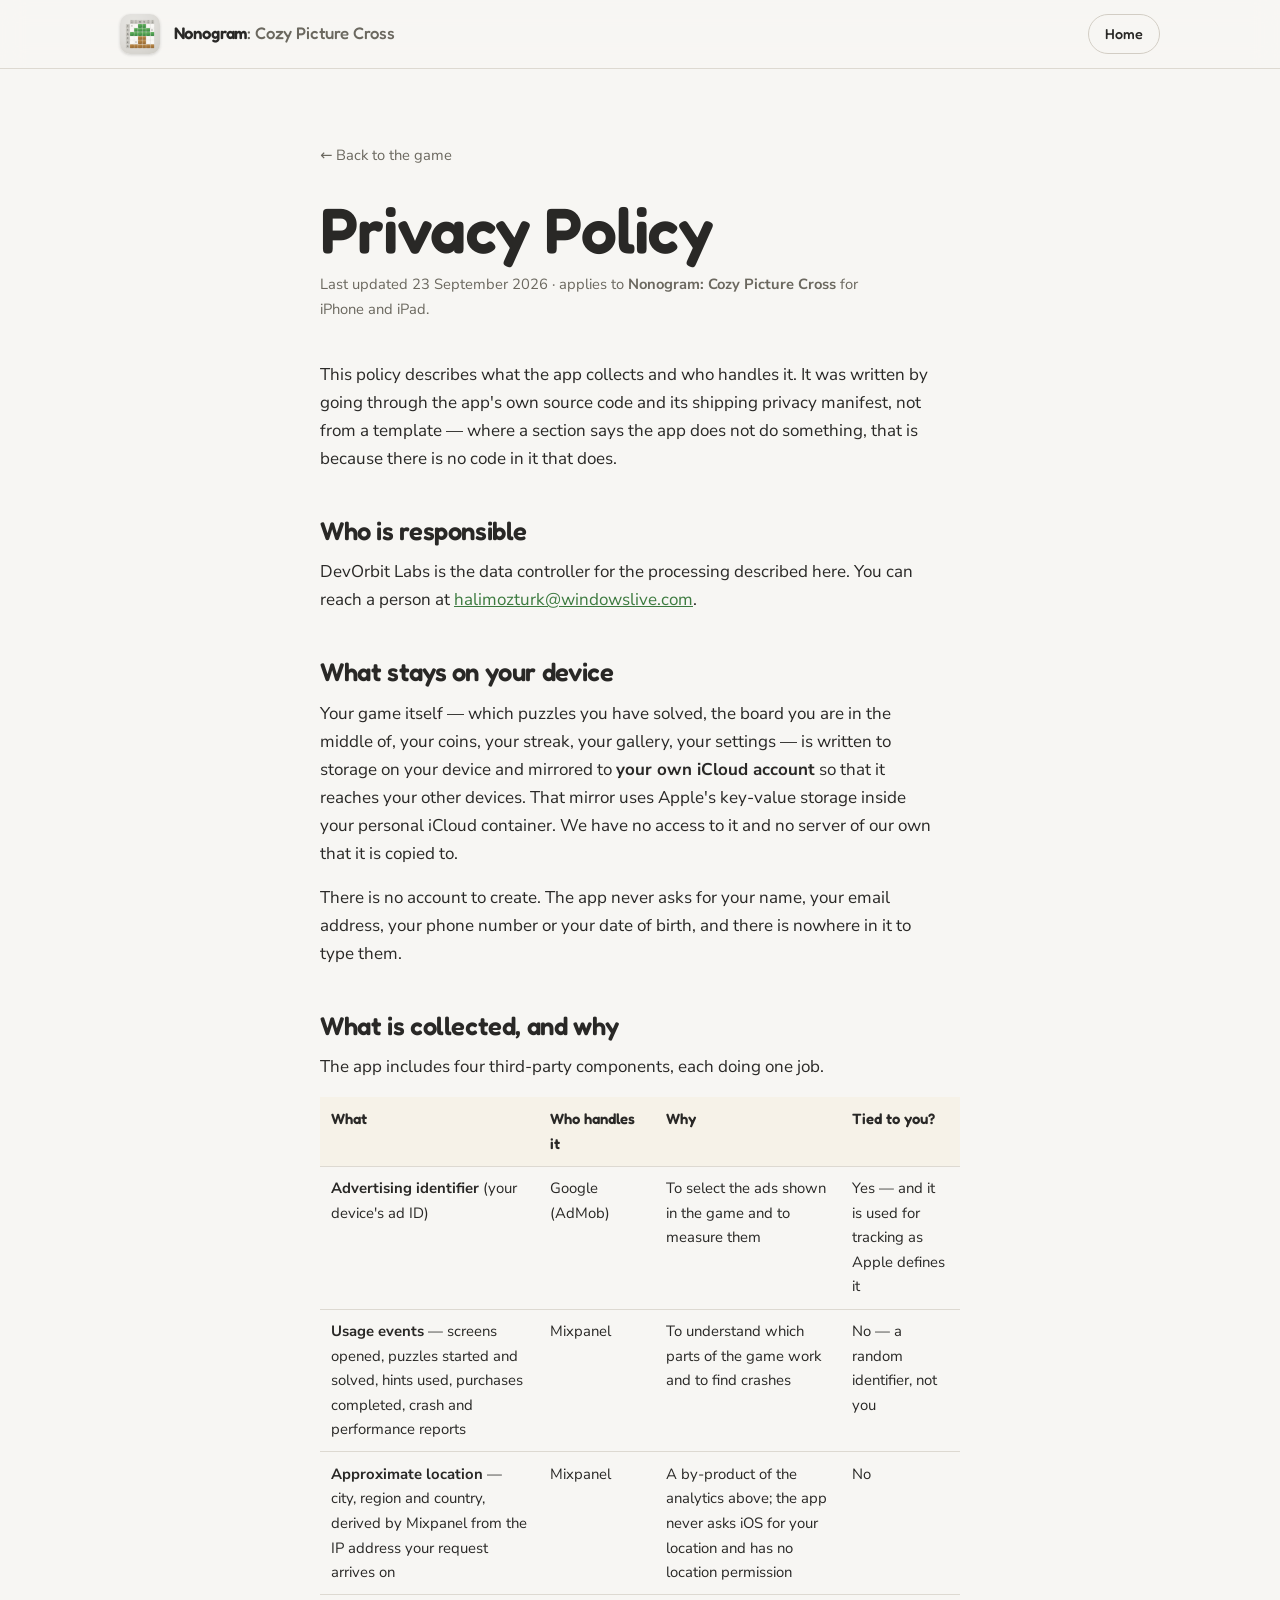
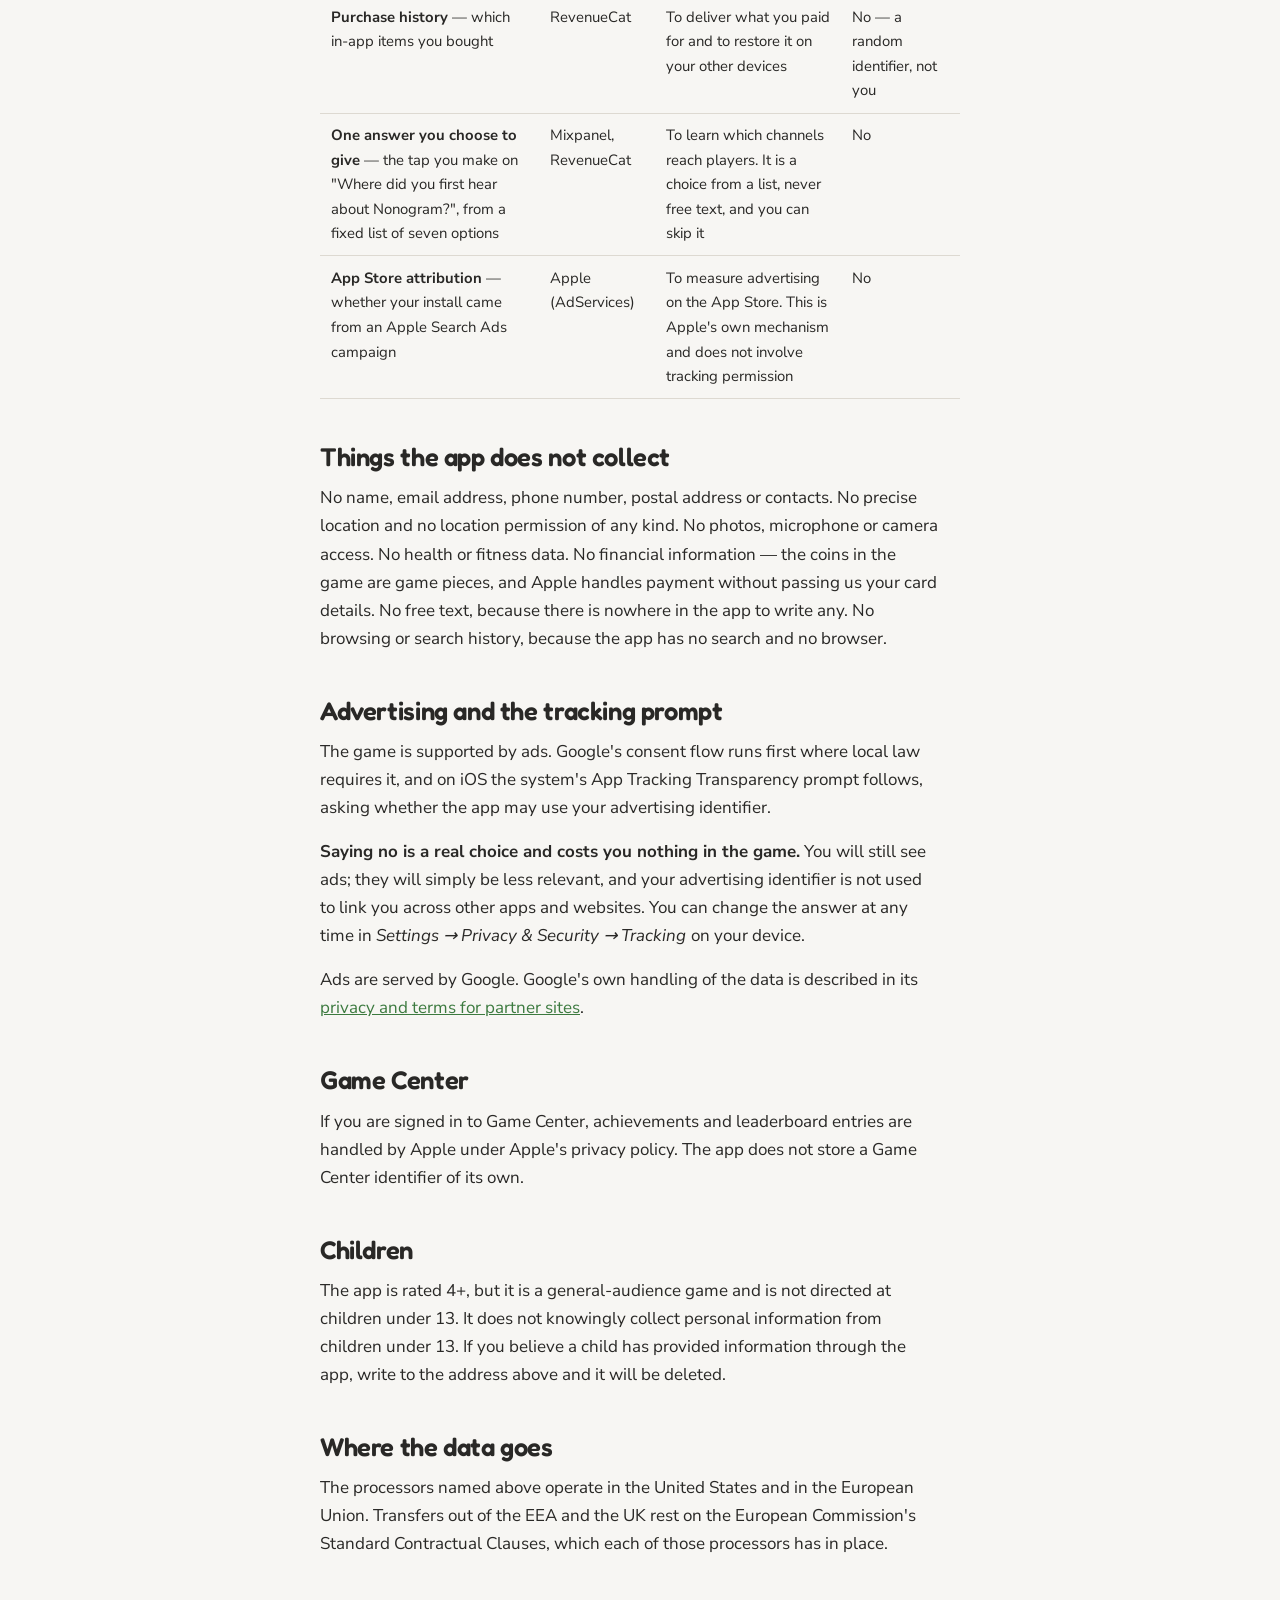
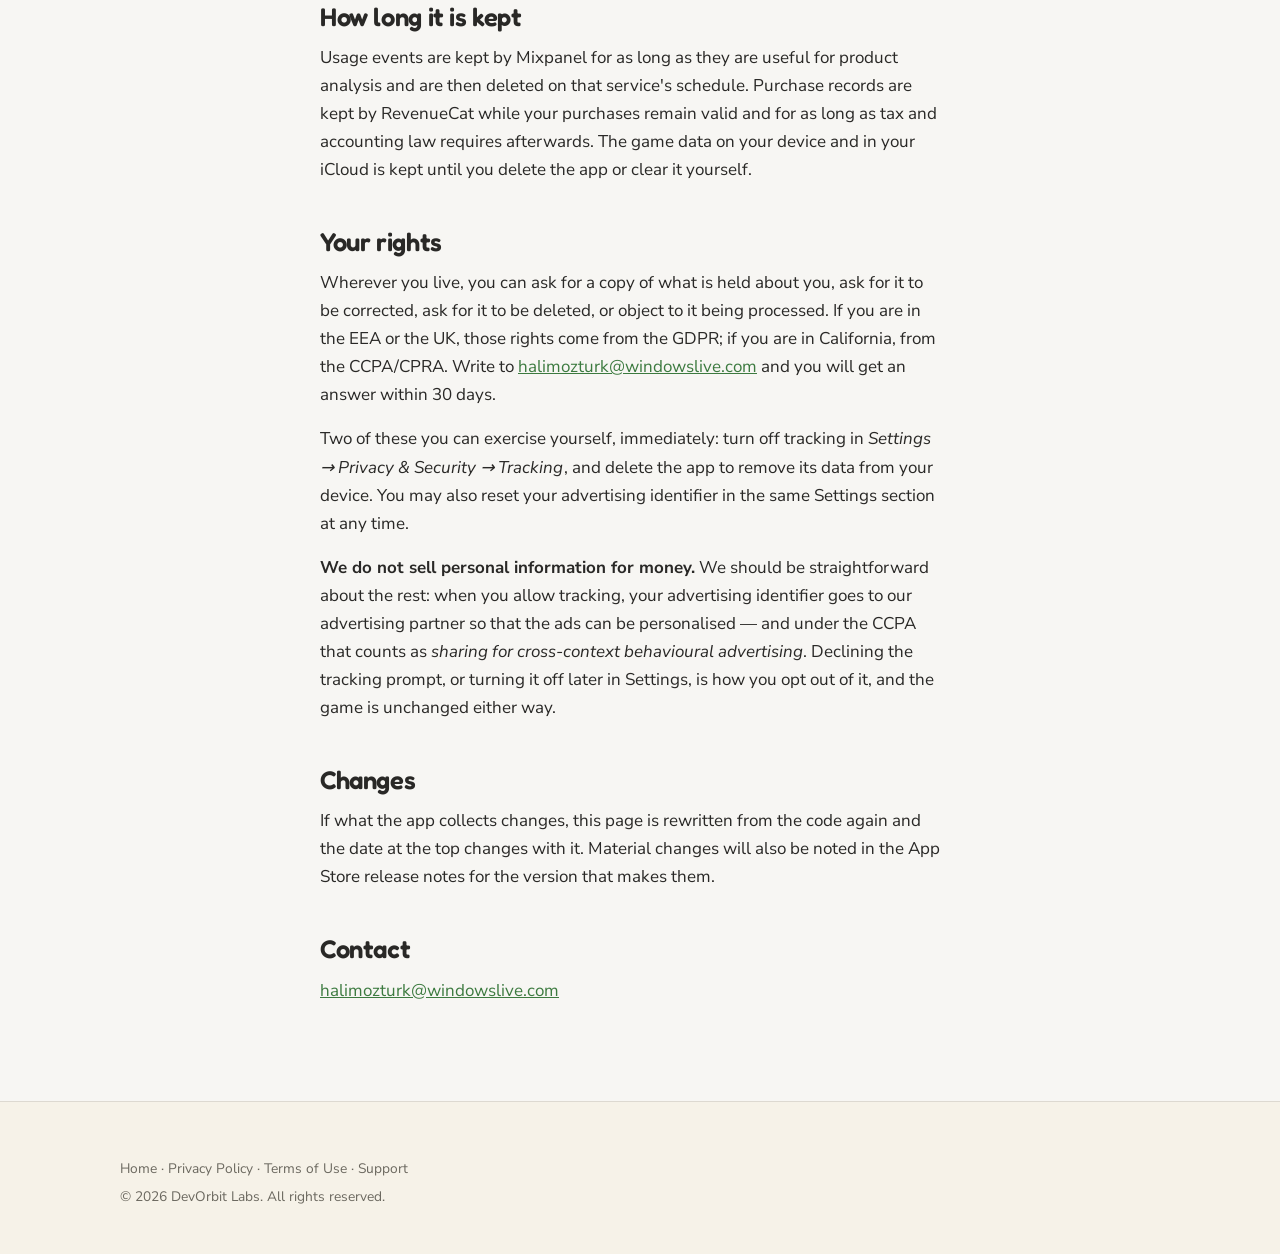
==== privacy.html @ 0e40ad18 "The site, its legal pages, and the icon you can actually solve The App Store needs a reachable Priva" ====
<!DOCTYPE html>
<html lang="en">
<head>
<meta charset="utf-8">
<meta name="viewport" content="width=device-width, initial-scale=1">
<title>Privacy Policy — Nonogram: Cozy Picture Cross</title>
<meta name="description" content="What Nonogram: Cozy Picture Cross collects, who processes it, and how to control it.">
<meta name="robots" content="index, follow">
<meta name="theme-color" content="#F7F6F3">
<link rel="icon" href="assets/icon-1024.png">
<link rel="preconnect" href="https://fonts.googleapis.com">
<link rel="preconnect" href="https://fonts.gstatic.com" crossorigin>
<link href="https://fonts.googleapis.com/css2?family=Fredoka:wght@400;500;600&family=Nunito+Sans:ital,wght@0,400;0,600;0,700;1,400&display=swap" rel="stylesheet">
<link rel="stylesheet" href="assets/site.css">
</head>
<body>

<header class="nav">
  <div class="wrap nav-in">
    <img class="mark" src="assets/icon-1024.png" alt="" width="40" height="40">
    <span class="wordmark">Nonogram<span>: Cozy Picture Cross</span></span>
    <a class="btn btn-quiet btn-sm" href="index.html">Home</a>
  </div>
</header>

<main class="legal">
<div class="wrap doc">

<a class="back" href="index.html">← Back to the game</a>

<h1>Privacy Policy</h1>
<p class="updated">Last updated 23 September 2026 · applies to <strong>Nonogram: Cozy Picture Cross</strong> for iPhone and iPad.</p>

<p>This policy describes what the app collects and who handles it. It was written by going through the app's own source code and its shipping privacy manifest, not from a template — where a section says the app does not do something, that is because there is no code in it that does.</p>

<h2>Who is responsible</h2>
<p>DevOrbit Labs is the data controller for the processing described here. You can reach a person at <a href="mailto:halimozturk@windowslive.com">halimozturk@windowslive.com</a>.</p>

<h2>What stays on your device</h2>
<p>Your game itself — which puzzles you have solved, the board you are in the middle of, your coins, your streak, your gallery, your settings — is written to storage on your device and mirrored to <strong>your own iCloud account</strong> so that it reaches your other devices. That mirror uses Apple's key-value storage inside your personal iCloud container. We have no access to it and no server of our own that it is copied to.</p>
<p>There is no account to create. The app never asks for your name, your email address, your phone number or your date of birth, and there is nowhere in it to type them.</p>

<h2>What is collected, and why</h2>
<p>The app includes four third-party components, each doing one job.</p>

<table>
  <thead>
    <tr><th>What</th><th>Who handles it</th><th>Why</th><th>Tied to you?</th></tr>
  </thead>
  <tbody>
    <tr>
      <td data-l="What"><strong>Advertising identifier</strong> (your device's ad ID)</td>
      <td data-l="Who handles it">Google (AdMob)</td>
      <td data-l="Why">To select the ads shown in the game and to measure them</td>
      <td data-l="Tied to you?">Yes — and it is used for tracking as Apple defines it</td>
    </tr>
    <tr>
      <td data-l="What"><strong>Usage events</strong> — screens opened, puzzles started and solved, hints used, purchases completed, crash and performance reports</td>
      <td data-l="Who handles it">Mixpanel</td>
      <td data-l="Why">To understand which parts of the game work and to find crashes</td>
      <td data-l="Tied to you?">No — a random identifier, not you</td>
    </tr>
    <tr>
      <td data-l="What"><strong>Approximate location</strong> — city, region and country, derived by Mixpanel from the IP address your request arrives on</td>
      <td data-l="Who handles it">Mixpanel</td>
      <td data-l="Why">A by-product of the analytics above; the app never asks iOS for your location and has no location permission</td>
      <td data-l="Tied to you?">No</td>
    </tr>
    <tr>
      <td data-l="What"><strong>Purchase history</strong> — which in-app items you bought</td>
      <td data-l="Who handles it">RevenueCat</td>
      <td data-l="Why">To deliver what you paid for and to restore it on your other devices</td>
      <td data-l="Tied to you?">No — a random identifier, not you</td>
    </tr>
    <tr>
      <td data-l="What"><strong>One answer you choose to give</strong> — the tap you make on "Where did you first hear about Nonogram?", from a fixed list of seven options</td>
      <td data-l="Who handles it">Mixpanel, RevenueCat</td>
      <td data-l="Why">To learn which channels reach players. It is a choice from a list, never free text, and you can skip it</td>
      <td data-l="Tied to you?">No</td>
    </tr>
    <tr>
      <td data-l="What"><strong>App Store attribution</strong> — whether your install came from an Apple Search Ads campaign</td>
      <td data-l="Who handles it">Apple (AdServices)</td>
      <td data-l="Why">To measure advertising on the App Store. This is Apple's own mechanism and does not involve tracking permission</td>
      <td data-l="Tied to you?">No</td>
    </tr>
  </tbody>
</table>

<h2>Things the app does not collect</h2>
<p>No name, email address, phone number, postal address or contacts. No precise location and no location permission of any kind. No photos, microphone or camera access. No health or fitness data. No financial information — the coins in the game are game pieces, and Apple handles payment without passing us your card details. No free text, because there is nowhere in the app to write any. No browsing or search history, because the app has no search and no browser.</p>

<h2>Advertising and the tracking prompt</h2>
<p>The game is supported by ads. Google's consent flow runs first where local law requires it, and on iOS the system's App Tracking Transparency prompt follows, asking whether the app may use your advertising identifier.</p>
<p><strong>Saying no is a real choice and costs you nothing in the game.</strong> You will still see ads; they will simply be less relevant, and your advertising identifier is not used to link you across other apps and websites. You can change the answer at any time in <em>Settings → Privacy &amp; Security → Tracking</em> on your device.</p>
<p>Ads are served by Google. Google's own handling of the data is described in its <a href="https://policies.google.com/technologies/partner-sites" rel="noopener">privacy and terms for partner sites</a>.</p>

<h2>Game Center</h2>
<p>If you are signed in to Game Center, achievements and leaderboard entries are handled by Apple under Apple's privacy policy. The app does not store a Game Center identifier of its own.</p>

<h2>Children</h2>
<p>The app is rated 4+, but it is a general-audience game and is not directed at children under 13. It does not knowingly collect personal information from children under 13. If you believe a child has provided information through the app, write to the address above and it will be deleted.</p>

<h2>Where the data goes</h2>
<p>The processors named above operate in the United States and in the European Union. Transfers out of the EEA and the UK rest on the European Commission's Standard Contractual Clauses, which each of those processors has in place.</p>

<h2>How long it is kept</h2>
<p>Usage events are kept by Mixpanel for as long as they are useful for product analysis and are then deleted on that service's schedule. Purchase records are kept by RevenueCat while your purchases remain valid and for as long as tax and accounting law requires afterwards. The game data on your device and in your iCloud is kept until you delete the app or clear it yourself.</p>

<h2>Your rights</h2>
<p>Wherever you live, you can ask for a copy of what is held about you, ask for it to be corrected, ask for it to be deleted, or object to it being processed. If you are in the EEA or the UK, those rights come from the GDPR; if you are in California, from the CCPA/CPRA. Write to <a href="mailto:halimozturk@windowslive.com">halimozturk@windowslive.com</a> and you will get an answer within 30 days.</p>
<p>Two of these you can exercise yourself, immediately: turn off tracking in <em>Settings → Privacy &amp; Security → Tracking</em>, and delete the app to remove its data from your device. You may also reset your advertising identifier in the same Settings section at any time.</p>
<p><strong>We do not sell personal information for money.</strong> We should be straightforward about the rest: when you allow tracking, your advertising identifier goes to our advertising partner so that the ads can be personalised — and under the CCPA that counts as <em>sharing for cross-context behavioural advertising</em>. Declining the tracking prompt, or turning it off later in Settings, is how you opt out of it, and the game is unchanged either way.</p>

<h2>Changes</h2>
<p>If what the app collects changes, this page is rewritten from the code again and the date at the top changes with it. Material changes will also be noted in the App Store release notes for the version that makes them.</p>

<h2>Contact</h2>
<p><a href="mailto:halimozturk@windowslive.com">halimozturk@windowslive.com</a></p>

</div>
</main>

<footer>
  <div class="wrap">
    <div class="colophon" style="margin-top:0;border-top:0;padding-top:0">
      <p><a href="index.html">Home</a> · <a href="privacy.html">Privacy Policy</a> · <a href="terms.html">Terms of Use</a> · <a href="mailto:halimozturk@windowslive.com">Support</a></p>
      <p>© 2026 DevOrbit Labs. All rights reserved.</p>
    </div>
  </div>
</footer>

</body>
</html>
---- assets/site.css ----
/* Nonogram: Cozy Picture Cross — site styles.
   Palette is taken from the app's own asset catalog and its icon, nothing invented:
   Surface #F7F6F3 · LaunchBackground #F6F2E8 · BoardBackground #D2CDC4 · ClueText #292826
   AccentColor #4D9850 · icon canopy #52A153 · icon trunk #AA7A3E · CellFilled #2E231B */

:root {
  --paper:      #F7F6F3;
  --paper-warm: #F6F2E8;
  --board:      #D2CDC4;
  --rule:       #DDD9D1;
  --ink:        #292826;
  --ink-soft:   #6B685F;
  --leaf:       #4D9850;
  --leaf-lit:   #52A153;
  --leaf-deep:  #3C7A3F;
  --bark:       #AA7A3E;
  --cell:       #FAF9F6;
  --filled:     #2E231B;

  --display: "Fredoka", ui-rounded, "SF Pro Rounded", system-ui, sans-serif;
  --text: "Nunito Sans", system-ui, -apple-system, "Segoe UI", sans-serif;

  --gutter: clamp(1rem, 5vw, 2.5rem);
  --measure: 62ch;
}

* { box-sizing: border-box; }

html { -webkit-text-size-adjust: 100%; scroll-behavior: smooth; }
@media (prefers-reduced-motion: reduce) {
  html { scroll-behavior: auto; }
  *, *::before, *::after { animation-duration: 0.01ms !important; transition-duration: 0.01ms !important; }
}

body {
  margin: 0;
  background: var(--paper);
  color: var(--ink);
  font-family: var(--text);
  font-size: clamp(1rem, 0.96rem + 0.2vw, 1.0625rem);
  line-height: 1.65;
  -webkit-font-smoothing: antialiased;
}

h1, h2, h3, .display { font-family: var(--display); font-weight: 600; line-height: 1.08; letter-spacing: -0.015em; margin: 0; }
h1 { font-size: clamp(2.3rem, 1.5rem + 3.4vw, 4rem); }
h2 { font-size: clamp(1.75rem, 1.3rem + 1.9vw, 2.6rem); }
h3 { font-size: clamp(1.15rem, 1.05rem + 0.5vw, 1.4rem); }
p { margin: 0 0 1rem; max-width: var(--measure); }
a { color: var(--leaf-deep); }

:focus-visible { outline: 3px solid var(--leaf); outline-offset: 3px; border-radius: 4px; }

.wrap { width: min(1120px, 100%); margin-inline: auto; padding-inline: var(--gutter); }
.lede { font-size: clamp(1.05rem, 1rem + 0.45vw, 1.25rem); color: var(--ink-soft); }

/* ── the grid rule: a row of small squares, echoing the board ───────────── */
.gridrule { height: 8px; background-image: linear-gradient(90deg, var(--board) 0 8px, transparent 8px 16px); background-size: 16px 8px; opacity: .8; }

/* ── nav ────────────────────────────────────────────────────────────────── */
header.nav { position: sticky; top: 0; z-index: 40; background: color-mix(in srgb, var(--paper) 88%, transparent); backdrop-filter: blur(12px); border-bottom: 1px solid var(--rule); }
.nav-in { display: flex; align-items: center; gap: .85rem; min-height: 68px; }
.mark { width: 40px; height: 40px; border-radius: 10px; flex: 0 0 auto; box-shadow: 0 1px 3px rgb(41 40 38 / .18); }
.wordmark { font-family: var(--display); font-weight: 600; font-size: 1.05rem; white-space: nowrap; letter-spacing: -0.01em; }
.wordmark span { color: var(--ink-soft); font-weight: 500; }
.nav-in .btn { margin-left: auto; }
@media (max-width: 30rem) { .wordmark { font-size: .95rem; } .wordmark span { display: none; } }

/* ── buttons ────────────────────────────────────────────────────────────── */
.btn { display: inline-flex; align-items: center; justify-content: center; gap: .5rem; font-family: var(--display); font-weight: 500; font-size: 1rem; padding: .7rem 1.4rem; border-radius: 999px; border: 1px solid transparent; text-decoration: none; cursor: pointer; transition: background-color .18s ease, color .18s ease, border-color .18s ease; }
.btn-primary { background: var(--leaf); color: #fff; box-shadow: 0 1px 2px rgb(41 40 38 / .16); }
.btn-primary:hover { background: var(--leaf-deep); }
.btn-quiet { background: transparent; color: var(--ink); border-color: var(--board); }
.btn-quiet:hover { border-color: var(--ink-soft); }
.btn-sm { padding: .45rem 1rem; font-size: .9rem; }

/* ── hero ───────────────────────────────────────────────────────────────── */
.hero { padding: clamp(2.5rem, 6vw, 5rem) 0 clamp(2rem, 4vw, 3.5rem); }
.hero-in { display: grid; gap: clamp(2rem, 5vw, 3.5rem); align-items: center; grid-template-columns: 1fr; }
@media (min-width: 62rem) { .hero-in { grid-template-columns: minmax(0, 1.05fr) minmax(0, 1fr); } }
.hero h1 { margin-bottom: 1.1rem; }
.hero .lede { margin-bottom: 1.6rem; }
.hero-cta { display: flex; flex-wrap: wrap; gap: .75rem; align-items: center; }
.promise { margin-top: 1.9rem; padding-top: 1.3rem; border-top: 1px solid var(--rule); font-size: .97rem; color: var(--ink-soft); max-width: 46ch; }
.promise b { color: var(--ink); font-weight: 700; }

/* ── the playable puzzle ────────────────────────────────────────────────── */
.play { background: var(--paper-warm); border: 1px solid var(--rule); border-radius: 22px; padding: clamp(1rem, 3vw, 1.6rem); }
.play-head { display: flex; align-items: baseline; justify-content: space-between; gap: 1rem; margin-bottom: .9rem; }
.play-head .t { font-family: var(--display); font-weight: 500; font-size: .95rem; }
.play-head .s { font-size: .84rem; color: var(--ink-soft); }

.puz { --n: 6; --gap: 3px; display: grid; grid-template-columns: auto 1fr; gap: var(--gap); font-family: var(--display); font-variant-numeric: tabular-nums; user-select: none; }
.puz .corner { }
.puz .cols, .puz .rows, .puz .cells { display: grid; gap: var(--gap); }
.puz .cols { grid-template-columns: repeat(var(--n), 1fr); }
.puz .rows { grid-template-rows: repeat(var(--n), 1fr); }
.puz .cells { grid-template-columns: repeat(var(--n), 1fr); }
.puz .clue { background: var(--board); border-radius: 7px; display: flex; align-items: center; justify-content: center; color: var(--ink); font-size: clamp(.7rem, 1.9vw, .95rem); font-weight: 500; line-height: 1.12; }
.puz .cols .clue { flex-direction: column; padding: .45rem .2rem; min-height: 3.1em; justify-content: flex-end; }
.puz .rows .clue { flex-direction: row; gap: .35em; padding: .2rem .5rem; justify-content: flex-end; min-width: 2.6em; }
.puz .cell { aspect-ratio: 1; border-radius: 7px; background: var(--cell); border: 0; padding: 0; cursor: pointer; position: relative; transition: background-color .14s ease; }
.puz .cell:hover { background: #F0EEE8; }
.puz .cell[data-s="1"] { background: var(--filled); }
.puz .cell[data-s="1"]:hover { background: #40322a; }
.puz .cell[data-s="2"]::after { content: ""; position: absolute; inset: 26%; background:
  linear-gradient(45deg, transparent 43%, var(--ink-soft) 43% 57%, transparent 57%),
  linear-gradient(-45deg, transparent 43%, var(--ink-soft) 43% 57%, transparent 57%); }
.puz.solved .cell { cursor: default; transition: background-color .5s ease; }
.puz.solved .cell[data-c="g"] { background: var(--leaf-lit); }
.puz.solved .cell[data-c="b"] { background: var(--bark); }
.puz.solved .cell[data-c=""] { background: var(--cell); }
.puz.solved .cell[data-s="2"]::after { opacity: 0; transition: opacity .35s ease; }

.play-foot { display: flex; align-items: center; gap: .6rem; margin-top: 1rem; flex-wrap: wrap; }
.play-foot .hint { font-size: .84rem; color: var(--ink-soft); margin: 0; }
.reveal-name { font-family: var(--display); font-weight: 600; font-size: 1.05rem; color: var(--leaf-deep); margin: 0; }
[hidden] { display: none !important; }

/* ── sections ───────────────────────────────────────────────────────────── */
section { padding: clamp(3rem, 7vw, 5.5rem) 0; }
section.warm { background: var(--paper-warm); border-block: 1px solid var(--rule); }
.section-head { max-width: 40ch; margin-bottom: clamp(2rem, 4vw, 3rem); }
.section-head p { margin-top: .85rem; }

/* alternating feature rows */
.feat { display: grid; gap: clamp(1.75rem, 5vw, 3.5rem); align-items: center; grid-template-columns: 1fr; }
.feat + .feat { margin-top: clamp(2.75rem, 6vw, 4.25rem); }
@media (min-width: 58rem) {
  .feat { grid-template-columns: minmax(0, 1fr) minmax(0, 1fr); }
  .feat.flip .feat-copy { order: 2; }
}
.feat-copy p { margin-top: .9rem; }
.feat-copy h3 { margin-bottom: 0; }
.feat-note { margin-top: 1.1rem; padding-left: .9rem; border-left: 2px solid var(--board); font-size: .93rem; color: var(--ink-soft); }

/* ── iPhone bezel: BEZEL ONLY plus the island, because these captures carry
      no status bar of their own (verified by looking). Never a second one. ── */
.phone { width: min(272px, 76vw); margin-inline: auto; background: #1B1A18; border-radius: 44px; padding: 9px; box-shadow: 0 18px 44px -18px rgb(41 40 38 / .45), 0 0 0 1px rgb(41 40 38 / .12); }
.phone .screen { position: relative; border-radius: 36px; overflow: hidden; background: var(--paper); }
.phone .screen img { display: block; width: 100%; height: auto; }
.phone .island { position: absolute; top: 10px; left: 50%; transform: translateX(-50%); width: 31%; height: 22px; background: #131211; border-radius: 999px; }
.phone.tablet { width: min(392px, 86vw); border-radius: 26px; padding: 11px; }
.phone.tablet .screen { border-radius: 16px; }
.phone.tablet .island { display: none; }

/* ── how it works: three real board states, not numbered markers ────────── */
.steps { display: grid; gap: clamp(1.5rem, 4vw, 2.5rem); grid-template-columns: 1fr; }
@media (min-width: 46rem) { .steps { grid-template-columns: repeat(3, 1fr); } }
.step h3 { font-size: 1.1rem; margin-bottom: .5rem; }
.step p { font-size: .96rem; color: var(--ink-soft); margin: 0; }
.mini { display: grid; grid-template-columns: repeat(6, 1fr); gap: 3px; width: 132px; margin-bottom: 1.1rem; }
.mini i { aspect-ratio: 1; border-radius: 4px; background: var(--cell); border: 1px solid var(--rule); }
.mini i.f { background: var(--filled); border-color: var(--filled); }
.mini i.g { background: var(--leaf-lit); border-color: var(--leaf-lit); }
.mini i.b { background: var(--bark); border-color: var(--bark); }

/* ── facts strip ────────────────────────────────────────────────────────── */
.facts { display: grid; gap: 1.5rem; grid-template-columns: 1fr; border-top: 1px solid var(--rule); padding-top: 1.75rem; }
@media (min-width: 46rem) { .facts { grid-template-columns: repeat(3, 1fr); } }
.fact .k { font-family: var(--display); font-weight: 600; font-size: 1.5rem; display: block; }
.fact .v { font-size: .93rem; color: var(--ink-soft); }

/* ── FAQ ────────────────────────────────────────────────────────────────── */
.faq { max-width: 68ch; }
.faq details { border-bottom: 1px solid var(--rule); padding: .35rem 0; }
.faq summary { font-family: var(--display); font-weight: 500; font-size: 1.05rem; padding: .85rem 0; cursor: pointer; list-style: none; display: flex; align-items: center; gap: .75rem; }
.faq summary::-webkit-details-marker { display: none; }
.faq summary::before { content: ""; width: 12px; height: 12px; flex: 0 0 auto; border-radius: 3px; background: var(--board); transition: background-color .18s ease; }
.faq details[open] summary::before { background: var(--leaf); }
.faq details p { margin: 0 0 1rem; color: var(--ink-soft); font-size: .97rem; }

/* ── CTA + footer ───────────────────────────────────────────────────────── */
.cta { text-align: center; }
.cta h2 { margin-bottom: 1rem; }
.cta p { margin-inline: auto; }
footer { background: var(--paper-warm); border-top: 1px solid var(--rule); padding: clamp(2.5rem, 5vw, 3.5rem) 0 2.5rem; font-size: .93rem; }
.foot-grid { display: grid; gap: 1.75rem; grid-template-columns: 1fr; }
@media (min-width: 46rem) { .foot-grid { grid-template-columns: 2fr 1fr 1fr; } }
footer h4 { font-family: var(--display); font-weight: 600; font-size: .95rem; margin: 0 0 .6rem; }
footer ul { list-style: none; margin: 0; padding: 0; }
footer li { margin-bottom: .35rem; }
footer a { color: var(--ink-soft); text-decoration: none; }
footer a:hover { color: var(--ink); text-decoration: underline; }
.colophon { margin-top: 2.25rem; padding-top: 1.25rem; border-top: 1px solid var(--rule); color: var(--ink-soft); font-size: .86rem; }
.colophon p { max-width: none; margin: 0 0 .35rem; }

/* ── legal pages ────────────────────────────────────────────────────────── */
.legal { padding: clamp(2.5rem, 6vw, 4.5rem) 0 clamp(3rem, 7vw, 5rem); }
.legal .doc { max-width: 72ch; }
.legal h1 { margin-bottom: .5rem; }
.legal .updated { color: var(--ink-soft); font-size: .92rem; margin-bottom: 2.5rem; }
.legal h2 { font-size: clamp(1.3rem, 1.15rem + .6vw, 1.6rem); margin: 2.75rem 0 .85rem; }
.legal h3 { font-size: 1.08rem; margin: 1.75rem 0 .5rem; }
.legal ul { padding-left: 1.2rem; margin: 0 0 1rem; }
.legal li { margin-bottom: .45rem; max-width: var(--measure); }
.legal table { border-collapse: collapse; width: 100%; margin: 0 0 1.5rem; font-size: .93rem; }
.legal th, .legal td { text-align: left; vertical-align: top; padding: .6rem .7rem; border-bottom: 1px solid var(--rule); }
.legal th { font-family: var(--display); font-weight: 600; background: var(--paper-warm); }
@media (max-width: 48rem) {
  .legal table, .legal tbody, .legal tr, .legal td { display: block; width: 100%; }
  .legal thead { position: absolute; width: 1px; height: 1px; overflow: hidden; clip: rect(0 0 0 0); white-space: nowrap; }
  .legal tr { border: 1px solid var(--rule); border-radius: 12px; padding: .35rem .25rem; margin-bottom: .9rem; background: var(--paper-warm); }
  .legal td { border-bottom: 0; padding: .45rem .75rem; }
  .legal td + td { border-top: 1px solid var(--rule); }
  .legal td::before { content: attr(data-l); display: block; font-family: var(--display); font-weight: 600; font-size: .78rem; color: var(--ink-soft); margin-bottom: .15rem; }
}

.back { display: inline-flex; align-items: center; gap: .5rem; text-decoration: none; color: var(--ink-soft); font-size: .92rem; margin-bottom: 1.75rem; }
.back:hover { color: var(--ink); }
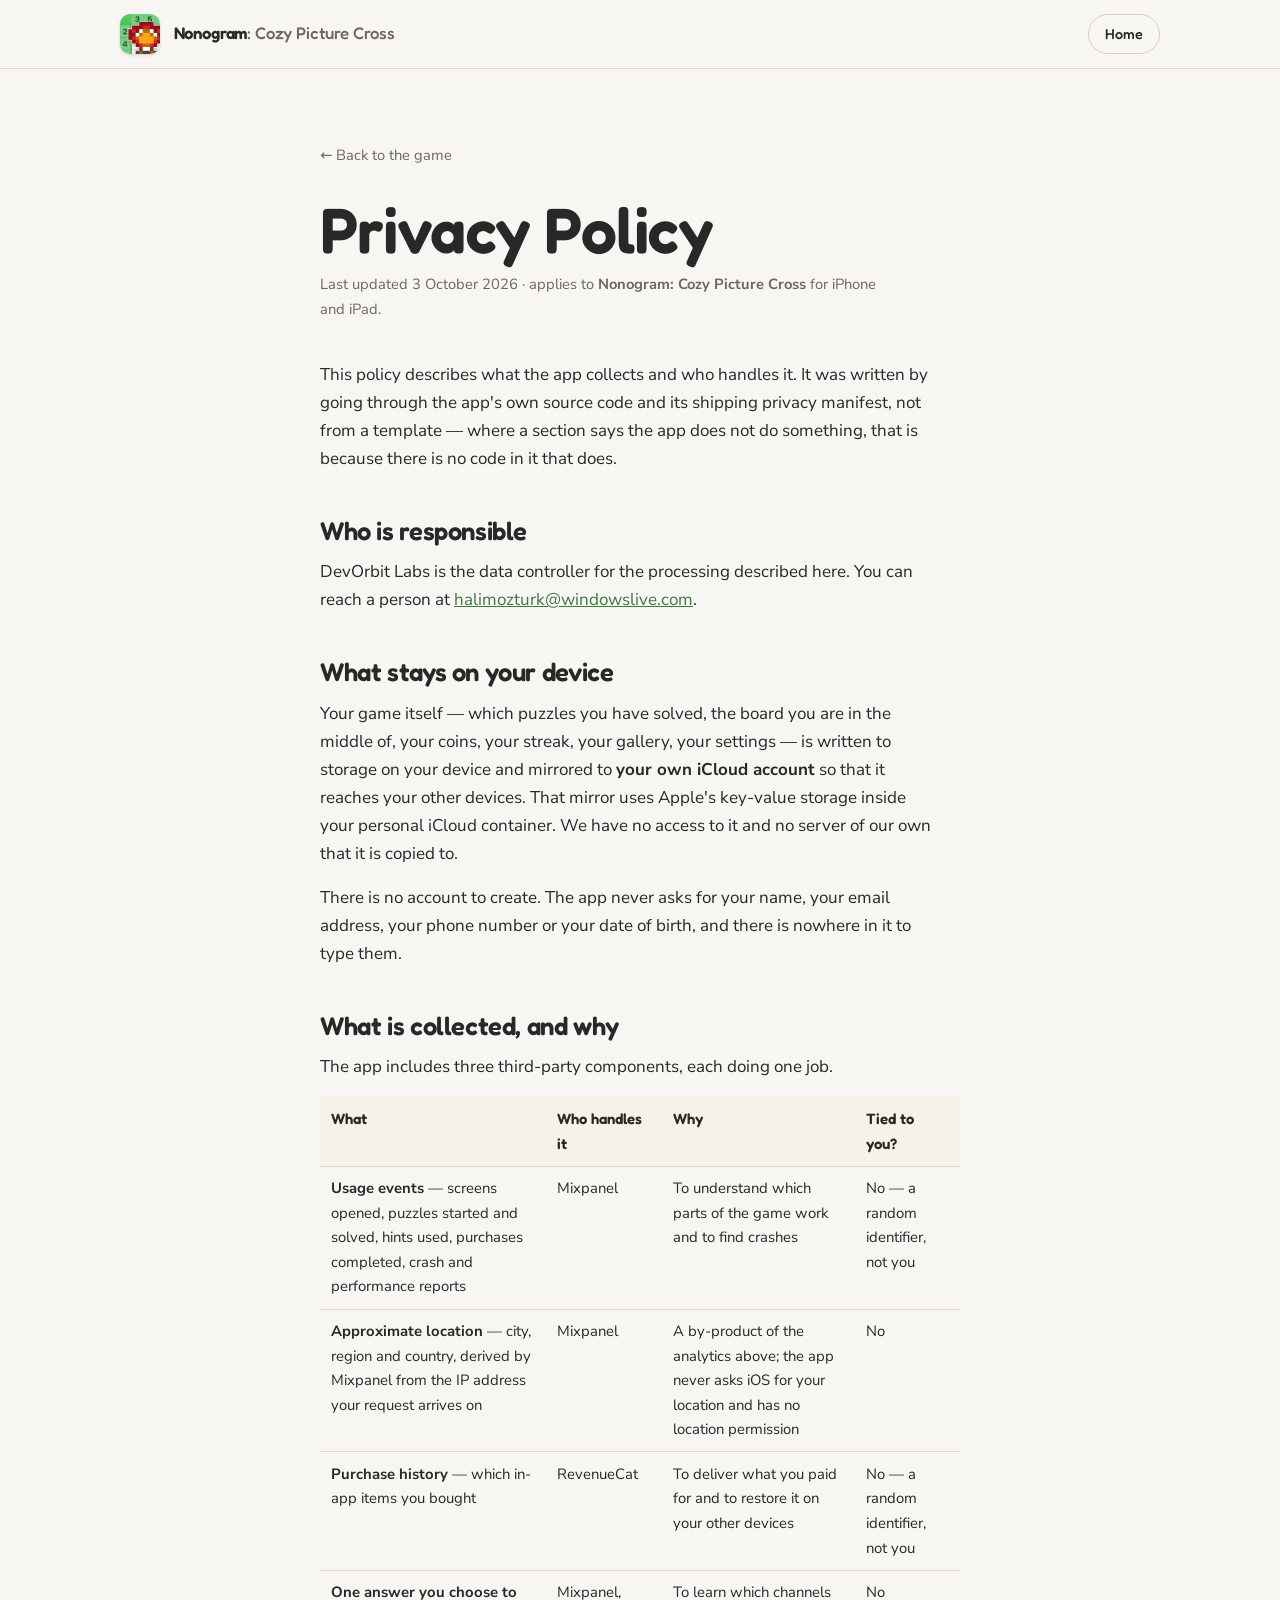
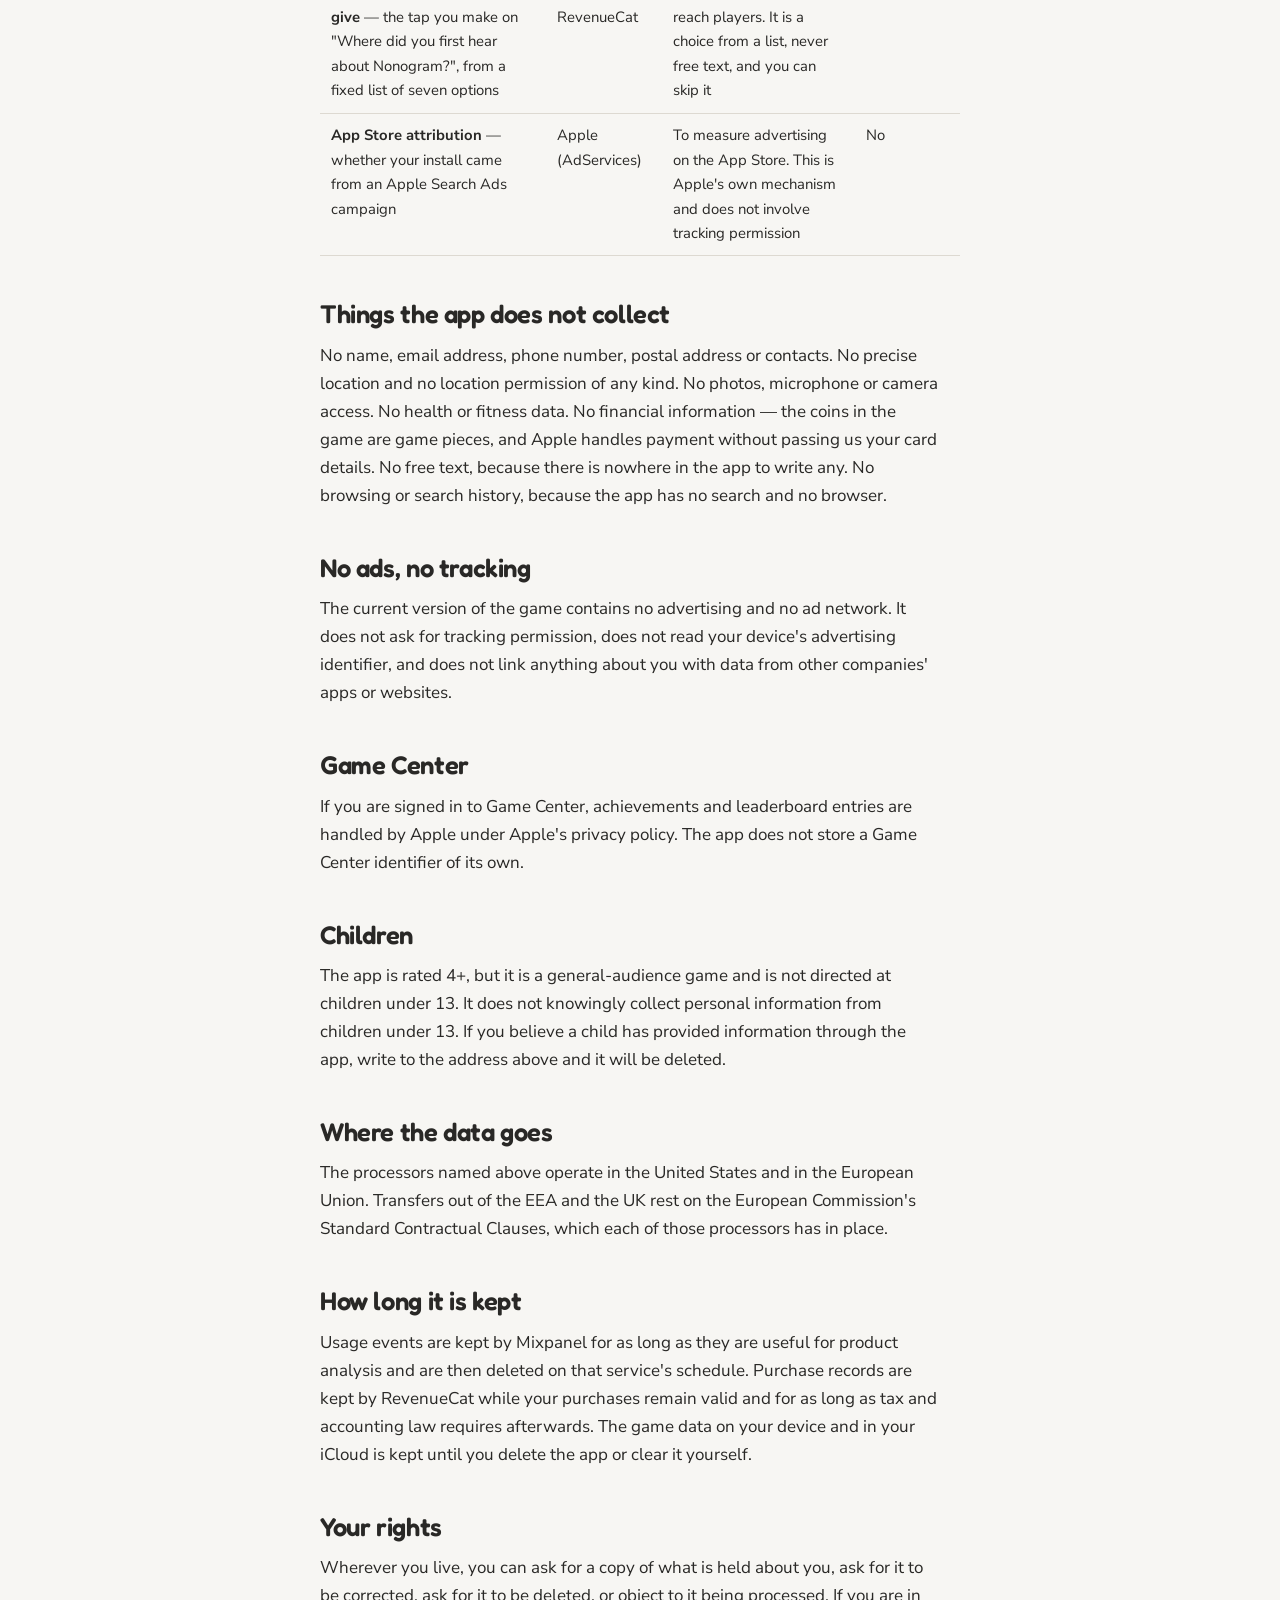
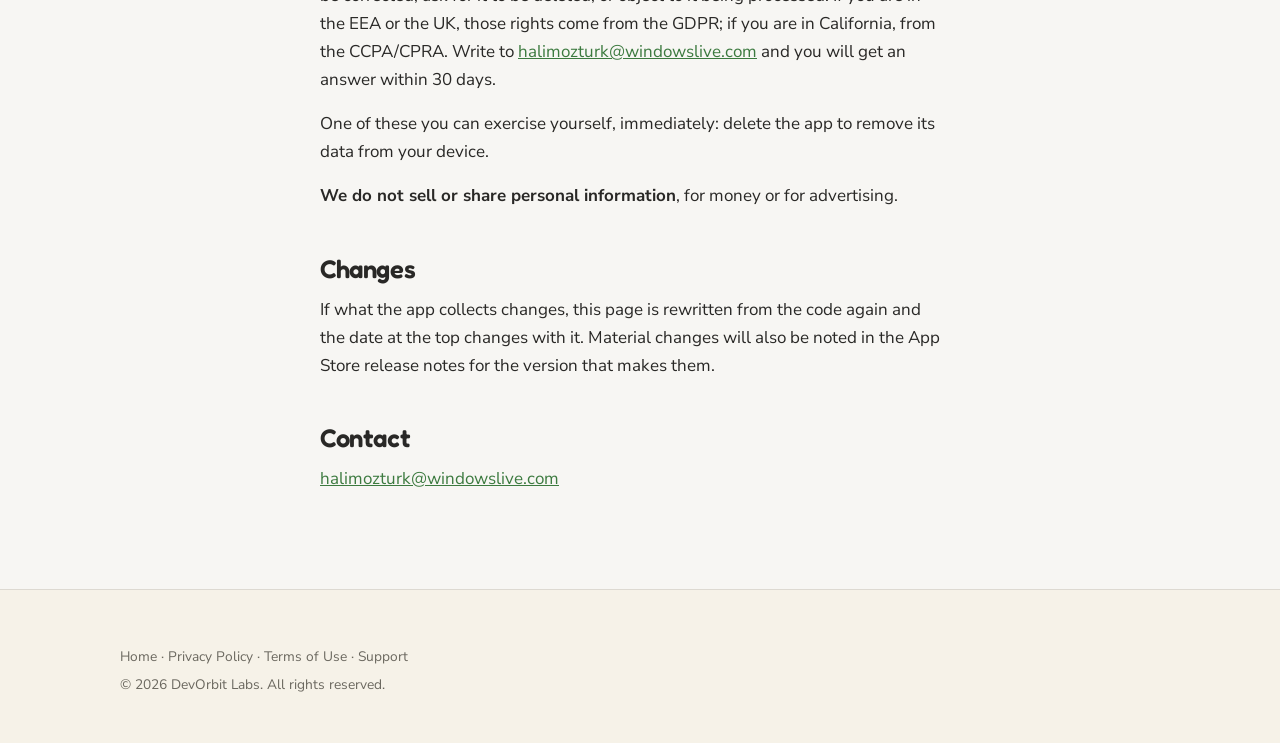
==== commit 9cddca98: "Ad-free refresh: privacy/terms without ads or ATT, current store screenshots and v2 icon Co-Authored" ====
--- a/privacy.html
+++ b/privacy.html
@@ -7,6 +7,7 @@
 <meta name="description" content="What Nonogram: Cozy Picture Cross collects, who processes it, and how to control it.">
 <meta name="robots" content="index, follow">
 <meta name="theme-color" content="#F7F6F3">
+<link rel="canonical" href="https://nonogramcozy.netlify.app/privacy.html">
 <link rel="icon" href="assets/icon-1024.png">
 <link rel="preconnect" href="https://fonts.googleapis.com">
 <link rel="preconnect" href="https://fonts.gstatic.com" crossorigin>
@@ -29,7 +30,7 @@
 <a class="back" href="index.html">← Back to the game</a>
 
 <h1>Privacy Policy</h1>
-<p class="updated">Last updated 23 September 2026 · applies to <strong>Nonogram: Cozy Picture Cross</strong> for iPhone and iPad.</p>
+<p class="updated">Last updated 3 October 2026 · applies to <strong>Nonogram: Cozy Picture Cross</strong> for iPhone and iPad.</p>
 
 <p>This policy describes what the app collects and who handles it. It was written by going through the app's own source code and its shipping privacy manifest, not from a template — where a section says the app does not do something, that is because there is no code in it that does.</p>
 
@@ -41,19 +42,13 @@
 <p>There is no account to create. The app never asks for your name, your email address, your phone number or your date of birth, and there is nowhere in it to type them.</p>
 
 <h2>What is collected, and why</h2>
-<p>The app includes four third-party components, each doing one job.</p>
+<p>The app includes three third-party components, each doing one job.</p>
 
 <table>
   <thead>
     <tr><th>What</th><th>Who handles it</th><th>Why</th><th>Tied to you?</th></tr>
   </thead>
   <tbody>
-    <tr>
-      <td data-l="What"><strong>Advertising identifier</strong> (your device's ad ID)</td>
-      <td data-l="Who handles it">Google (AdMob)</td>
-      <td data-l="Why">To select the ads shown in the game and to measure them</td>
-      <td data-l="Tied to you?">Yes — and it is used for tracking as Apple defines it</td>
-    </tr>
     <tr>
       <td data-l="What"><strong>Usage events</strong> — screens opened, puzzles started and solved, hints used, purchases completed, crash and performance reports</td>
       <td data-l="Who handles it">Mixpanel</td>
@@ -90,10 +85,8 @@
 <h2>Things the app does not collect</h2>
 <p>No name, email address, phone number, postal address or contacts. No precise location and no location permission of any kind. No photos, microphone or camera access. No health or fitness data. No financial information — the coins in the game are game pieces, and Apple handles payment without passing us your card details. No free text, because there is nowhere in the app to write any. No browsing or search history, because the app has no search and no browser.</p>
 
-<h2>Advertising and the tracking prompt</h2>
-<p>The game is supported by ads. Google's consent flow runs first where local law requires it, and on iOS the system's App Tracking Transparency prompt follows, asking whether the app may use your advertising identifier.</p>
-<p><strong>Saying no is a real choice and costs you nothing in the game.</strong> You will still see ads; they will simply be less relevant, and your advertising identifier is not used to link you across other apps and websites. You can change the answer at any time in <em>Settings → Privacy &amp; Security → Tracking</em> on your device.</p>
-<p>Ads are served by Google. Google's own handling of the data is described in its <a href="https://policies.google.com/technologies/partner-sites" rel="noopener">privacy and terms for partner sites</a>.</p>
+<h2>No ads, no tracking</h2>
+<p>The current version of the game contains no advertising and no ad network. It does not ask for tracking permission, does not read your device's advertising identifier, and does not link anything about you with data from other companies' apps or websites.</p>
 
 <h2>Game Center</h2>
 <p>If you are signed in to Game Center, achievements and leaderboard entries are handled by Apple under Apple's privacy policy. The app does not store a Game Center identifier of its own.</p>
@@ -109,8 +102,8 @@
 
 <h2>Your rights</h2>
 <p>Wherever you live, you can ask for a copy of what is held about you, ask for it to be corrected, ask for it to be deleted, or object to it being processed. If you are in the EEA or the UK, those rights come from the GDPR; if you are in California, from the CCPA/CPRA. Write to <a href="mailto:halimozturk@windowslive.com">halimozturk@windowslive.com</a> and you will get an answer within 30 days.</p>
-<p>Two of these you can exercise yourself, immediately: turn off tracking in <em>Settings → Privacy &amp; Security → Tracking</em>, and delete the app to remove its data from your device. You may also reset your advertising identifier in the same Settings section at any time.</p>
-<p><strong>We do not sell personal information for money.</strong> We should be straightforward about the rest: when you allow tracking, your advertising identifier goes to our advertising partner so that the ads can be personalised — and under the CCPA that counts as <em>sharing for cross-context behavioural advertising</em>. Declining the tracking prompt, or turning it off later in Settings, is how you opt out of it, and the game is unchanged either way.</p>
+<p>One of these you can exercise yourself, immediately: delete the app to remove its data from your device.</p>
+<p><strong>We do not sell or share personal information</strong>, for money or for advertising.</p>
 
 <h2>Changes</h2>
 <p>If what the app collects changes, this page is rewritten from the code again and the date at the top changes with it. Material changes will also be noted in the App Store release notes for the version that makes them.</p>
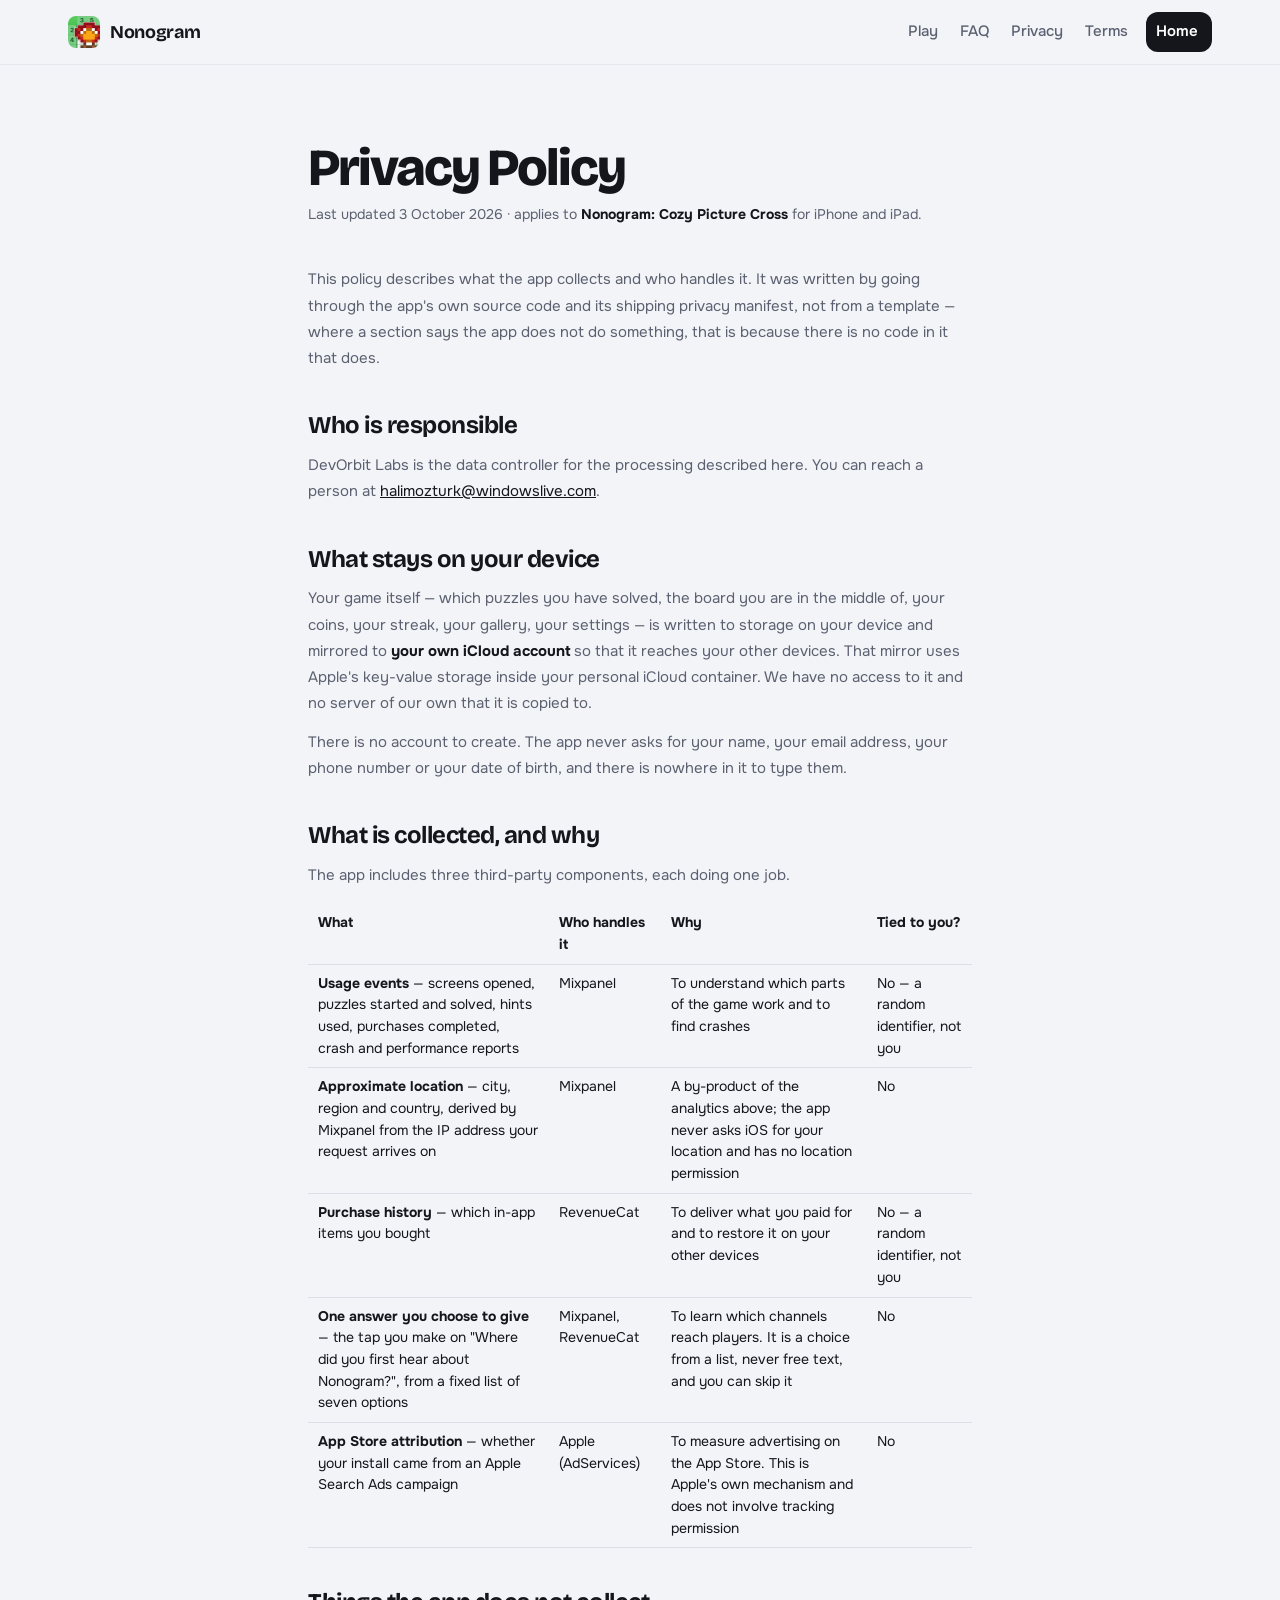
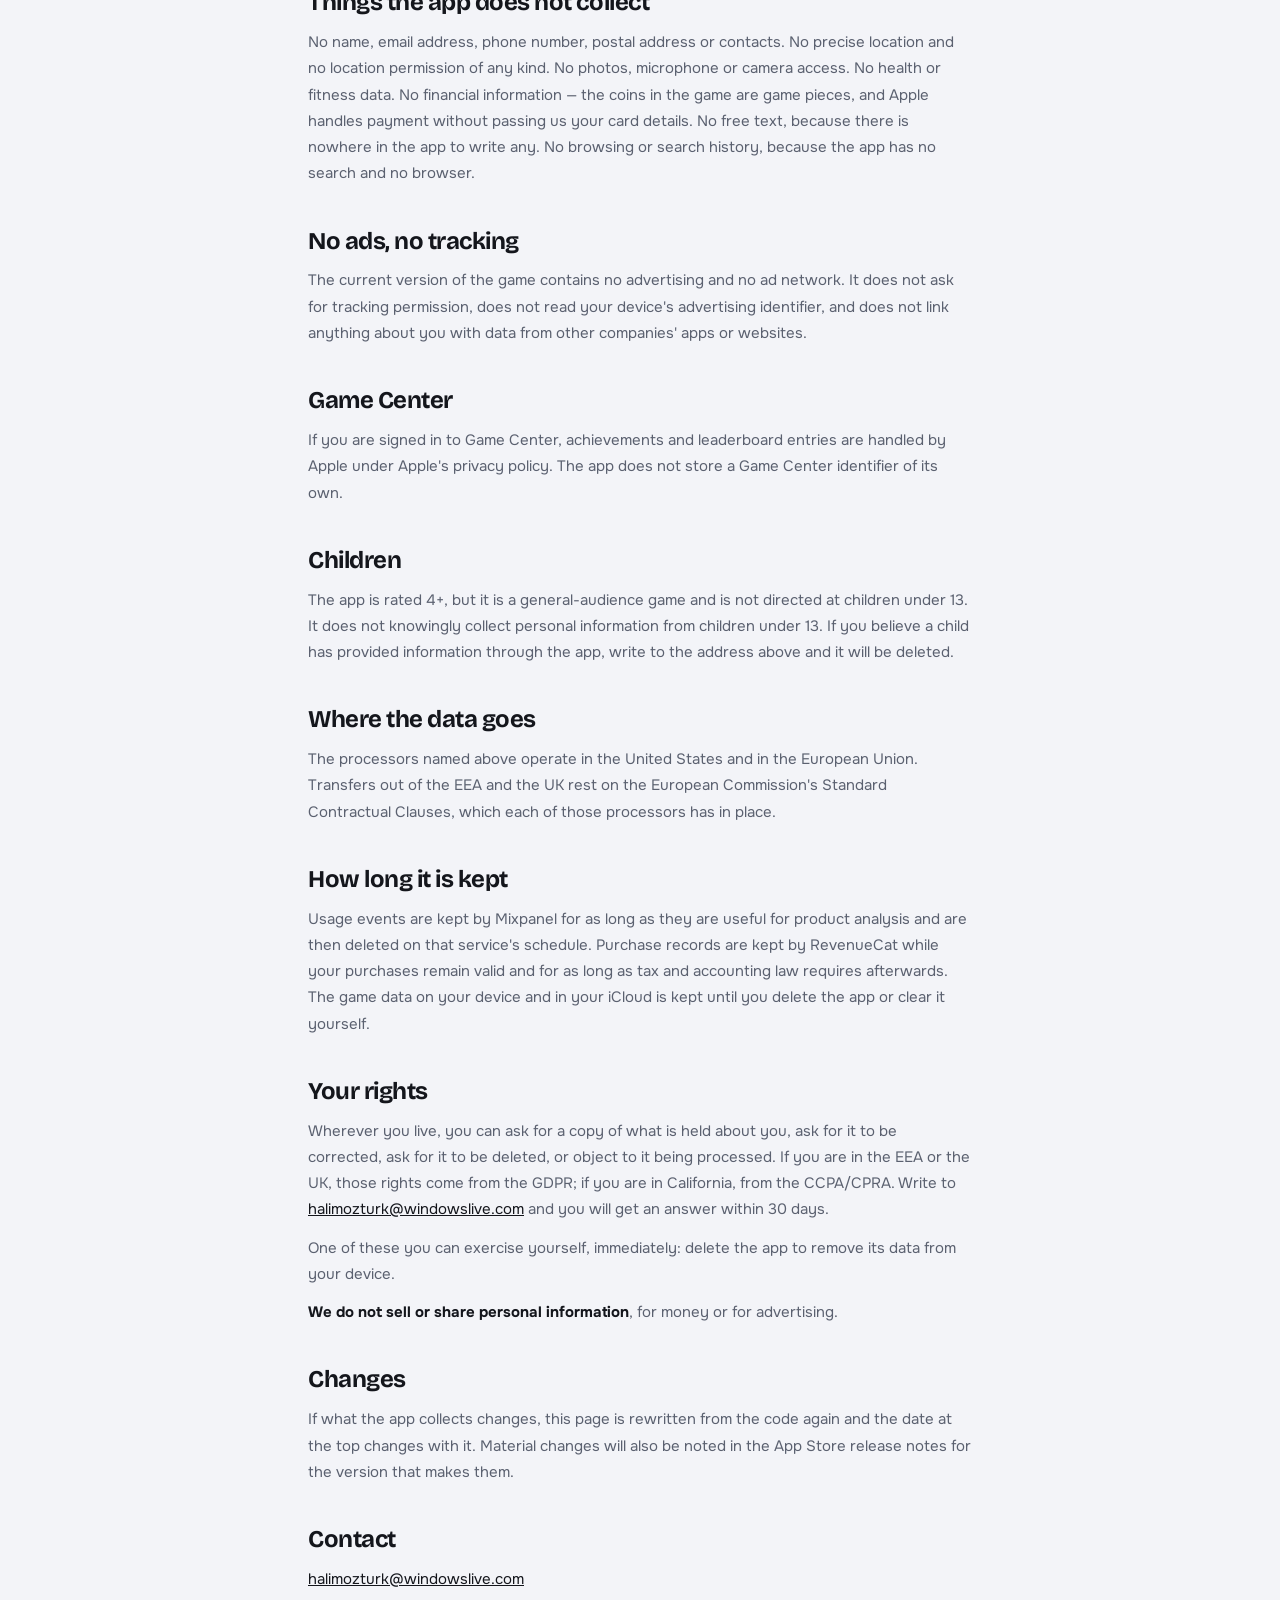
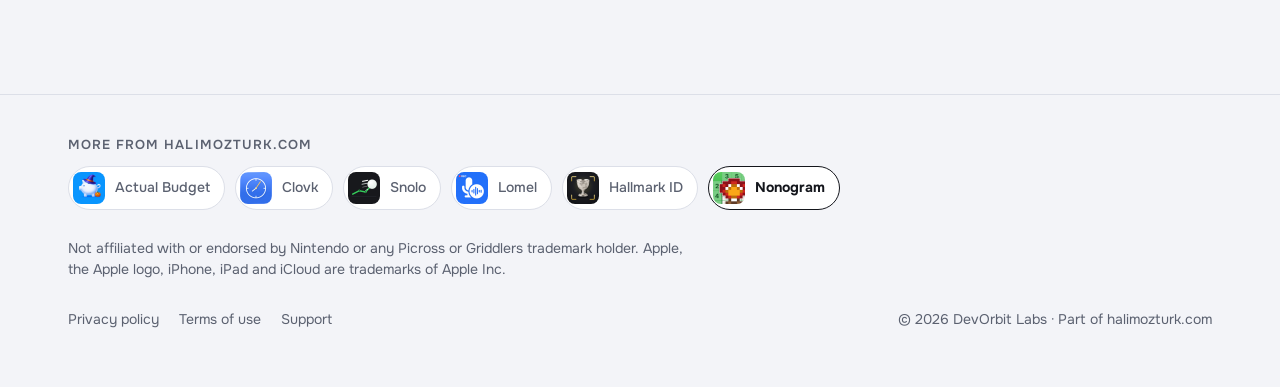
==== commit 45d8704a: "site: move to the halimozturk.com family design (family.css v1.0.1 + nonogram.css), canonical on non" ====
--- a/privacy.html
+++ b/privacy.html
@@ -1,36 +1,35 @@
-<!DOCTYPE html>
+<!doctype html>
 <html lang="en">
 <head>
 <meta charset="utf-8">
-<meta name="viewport" content="width=device-width, initial-scale=1">
+<meta name="viewport" content="width=device-width, initial-scale=1, viewport-fit=cover">
 <title>Privacy Policy — Nonogram: Cozy Picture Cross</title>
 <meta name="description" content="What Nonogram: Cozy Picture Cross collects, who processes it, and how to control it.">
-<meta name="robots" content="index, follow">
-<meta name="theme-color" content="#F7F6F3">
-<link rel="canonical" href="https://nonogramcozy.netlify.app/privacy.html">
-<link rel="icon" href="assets/icon-1024.png">
-<link rel="preconnect" href="https://fonts.googleapis.com">
-<link rel="preconnect" href="https://fonts.gstatic.com" crossorigin>
-<link href="https://fonts.googleapis.com/css2?family=Fredoka:wght@400;500;600&family=Nunito+Sans:ital,wght@0,400;0,600;0,700;1,400&display=swap" rel="stylesheet">
-<link rel="stylesheet" href="assets/site.css">
+<link rel="canonical" href="https://nonogram.halimozturk.com/privacy.html">
+<meta name="theme-color" media="(prefers-color-scheme: light)" content="#f3f4f8">
+<meta name="theme-color" media="(prefers-color-scheme: dark)" content="#0c0e13">
+<link rel="icon" href="assets/web/icon.png" type="image/png">
+<link rel="preconnect" href="https://fonts.googleapis.com"><link rel="preconnect" href="https://fonts.gstatic.com" crossorigin>
+<link rel="stylesheet" href="https://fonts.googleapis.com/css2?family=Bricolage+Grotesque:opsz,wght@12..96,500;12..96,700;12..96,800&family=Onest:wght@400;500;600&display=swap">
+<link rel="stylesheet" href="family.css">
+<link rel="stylesheet" href="nonogram.css">
 </head>
 <body>
-
-<header class="nav">
-  <div class="wrap nav-in">
-    <img class="mark" src="assets/icon-1024.png" alt="" width="40" height="40">
-    <span class="wordmark">Nonogram<span>: Cozy Picture Cross</span></span>
-    <a class="btn btn-quiet btn-sm" href="index.html">Home</a>
+<header class="topbar">
+  <div class="wrap">
+    <a class="brand" href="index.html"><img src="assets/web/icon.png" alt="" width="32" height="32">Nonogram</a>
+    <ul class="topnav">
+      <li><a href="index.html#play">Play</a></li>
+      <li><a href="index.html#faq">FAQ</a></li>
+      <li><a href="privacy.html">Privacy</a></li>
+      <li><a href="terms.html">Terms</a></li>
+    </ul>
+    <a class="btn sm" href="index.html">Home</a>
   </div>
 </header>
-
-<main class="legal">
-<div class="wrap doc">
-
-<a class="back" href="index.html">← Back to the game</a>
-
+<main class="wrap legal-page">
 <h1>Privacy Policy</h1>
-<p class="updated">Last updated 3 October 2026 · applies to <strong>Nonogram: Cozy Picture Cross</strong> for iPhone and iPad.</p>
+<p class="legal-date">Last updated 3 October 2026 · applies to <strong>Nonogram: Cozy Picture Cross</strong> for iPhone and iPad.</p>
 
 <p>This policy describes what the app collects and who handles it. It was written by going through the app's own source code and its shipping privacy manifest, not from a template — where a section says the app does not do something, that is because there is no code in it that does.</p>
 
@@ -111,17 +110,30 @@
 <h2>Contact</h2>
 <p><a href="mailto:halimozturk@windowslive.com">halimozturk@windowslive.com</a></p>
 
-</div>
+
 </main>
 
 <footer>
   <div class="wrap">
-    <div class="colophon" style="margin-top:0;border-top:0;padding-top:0">
-      <p><a href="index.html">Home</a> · <a href="privacy.html">Privacy Policy</a> · <a href="terms.html">Terms of Use</a> · <a href="mailto:halimozturk@windowslive.com">Support</a></p>
-      <p>© 2026 DevOrbit Labs. All rights reserved.</p>
+    <div class="fam">
+      <span>More from halimozturk.com</span>
+      <a class="chip" href="https://afterbudget.com"><img src="assets/web/budget.png" alt="" width="32" height="32"><span>Actual Budget</span></a>
+      <a class="chip" href="https://clovk.halimozturk.com"><img src="assets/web/clovk.png" alt="" width="32" height="32"><span>Clovk</span></a>
+      <a class="chip" href="https://debtsnowball.halimozturk.com"><img src="assets/web/snolo.png" alt="" width="32" height="32"><span>Snolo</span></a>
+      <a class="chip" href="https://lomel.halimozturk.com"><img src="assets/web/lomel.png" alt="" width="32" height="32"><span>Lomel</span></a>
+      <a class="chip" href="https://hallmarkid.halimozturk.com"><img src="assets/web/hallmark.png" alt="" width="32" height="32"><span>Hallmark ID</span></a>
+      <a class="chip self" aria-current="page"><img src="assets/web/icon.png" alt="" width="32" height="32"><span><b>Nonogram</b></span></a>
+    </div>
+    <p class="disclaim">Not affiliated with or endorsed by Nintendo or any Picross or Griddlers trademark holder. Apple, the Apple logo, iPhone, iPad and iCloud are trademarks of Apple Inc.</p>
+    <div class="legal">
+      <ul>
+        <li><a href="privacy.html">Privacy policy</a></li>
+        <li><a href="terms.html">Terms of use</a></li>
+        <li><a href="mailto:halimozturk@windowslive.com">Support</a></li>
+      </ul>
+      <p style="margin:0">&copy; 2026 DevOrbit Labs &middot; Part of <a href="https://halimozturk.com">halimozturk.com</a></p>
     </div>
   </div>
 </footer>
-
 </body>
 </html>
--- a/family.css
+++ b/family.css
@@ -0,0 +1,180 @@
+/* halimozturk.com — family stylesheet v1.0.1 (2026-10-13)
+   Extracted from the apex v1 page. Every app site carries a verbatim copy and sets its own face in
+   <app>.css: --g1 / --g2 / --acc (stage colours), --aura1..3 (hero backlight), --sheen (headline).
+   Do not edit a copy; edit design/family.css in halimozturk-website and re-sync. */
+:root {
+  --bg:#f3f4f8; --surface:#ffffff; --fg:#14161c; --muted:#5b6170; --line:#dcdfe8; --ink-btn:#14161c; --ink-btn-fg:#ffffff;
+  --display:"Bricolage Grotesque", ui-sans-serif, system-ui, sans-serif;
+  --body:"Onest", ui-sans-serif, system-ui, -apple-system, sans-serif;
+  --gut:clamp(16px,4vw,48px); --max:1240px;
+  /* face defaults = the apex */
+  --g1:#1a1240; --g2:#6a3fd0; --acc:#ffb81f; --sfg:#ffffff;
+  --aura1:#6a3fd0; --aura2:#ffb81f; --aura3:#3271ff;
+  --sheen:linear-gradient(90deg,#6a3fd0,#4a3fd6 25%,#ffb81f 50%,#c99a3f 70%,#3271ff);
+}
+@media (prefers-color-scheme: dark) { :root:not([data-theme="light"]) {
+  --bg:#0c0e13; --surface:#161920; --fg:#eef0f5; --muted:#a0a6b4; --line:#252933; color-scheme:dark } }
+:root[data-theme="dark"] { --bg:#0c0e13; --surface:#161920; --fg:#eef0f5; --muted:#a0a6b4; --line:#252933; color-scheme:dark }
+* { box-sizing:border-box }
+html { scroll-behavior:smooth; -webkit-text-size-adjust:100% }
+body { background:var(--bg); color:var(--fg); font:400 16px/1.55 var(--body); margin:0; overflow-x:hidden }
+a { color:inherit }
+a:focus-visible, button:focus-visible, summary:focus-visible, .shots:focus-visible { outline:3px solid currentColor; outline-offset:3px; border-radius:10px }
+img { max-width:100% }
+.wrap { max-width:var(--max); margin:0 auto; padding-inline:var(--gut) }
+
+/* top bar */
+.topbar { position:sticky; top:0; z-index:50; background:color-mix(in srgb, var(--bg) 78%, transparent); backdrop-filter:blur(18px) saturate(1.4); -webkit-backdrop-filter:blur(18px) saturate(1.4); border-bottom:1px solid color-mix(in srgb, var(--line) 60%, transparent) }
+.topbar .wrap { display:flex; align-items:center; gap:18px; min-height:64px }
+.brand { display:flex; align-items:center; gap:10px; text-decoration:none; font:700 18px/1 var(--display); letter-spacing:-.02em }
+.brand img { width:32px; height:32px; border-radius:8px }
+.topnav { display:flex; gap:4px 22px; margin:0 0 0 auto; padding:0; list-style:none; font-size:15px; font-weight:500 }
+.topnav a { text-decoration:none; color:var(--muted) } .topnav a:hover { color:var(--fg) }
+.topbar .btn.sm { margin-left:auto; min-height:40px; padding:6px 14px 6px 10px; font-size:15px; border-radius:12px; background:var(--ink-btn); color:var(--ink-btn-fg) }
+.topbar .btn.sm svg { width:20px; height:20px }
+@media (max-width:700px) { .topnav { display:none } }
+.topnav + .btn.sm { margin-left:0 }
+
+/* hero */
+.hero { position:relative; padding-block:clamp(48px,9vw,112px) 0; isolation:isolate; overflow-x:clip } /* the aura bleeds 20% past each side; clip so iOS Safari cannot pan sideways */
+.aura { position:absolute; inset:-10% -20% auto; height:120%; z-index:-1; pointer-events:none; filter:blur(70px); opacity:.55 }
+.aura i { position:absolute; width:38vw; height:38vw; max-width:560px; max-height:560px; border-radius:50%; animation:drift 18s ease-in-out infinite alternate }
+.aura i:nth-child(1) { background:var(--aura1); left:8%; top:30% }
+.aura i:nth-child(2) { background:var(--aura2); left:38%; top:45%; animation-delay:-6s }
+.aura i:nth-child(3) { background:var(--aura3); left:62%; top:28%; animation-delay:-12s }
+@keyframes drift { to { transform:translate(6vw,-4vw) scale(1.15) } }
+.eyebrow { font:600 13px/1 var(--body); letter-spacing:.14em; text-transform:uppercase; color:var(--muted); margin:0 0 18px }
+.hero h1 { font:800 clamp(44px,9vw,120px)/.92 var(--display); letter-spacing:-.05em; margin:0; max-width:12ch; text-wrap:balance }
+.hero h1 em, .sheen { font-style:normal; background:var(--sheen); background-size:200% 100%; -webkit-background-clip:text; background-clip:text; color:transparent; animation:sheen 8s linear infinite }
+@keyframes sheen { to { background-position:-200% 0 } }
+.hero .sub { font-size:clamp(17px,2vw,21px); color:var(--muted); max-width:46ch; margin:24px 0 0; text-wrap:pretty }
+.hero .ctas { margin-top:30px }
+.hero .btn { background:var(--ink-btn); color:var(--ink-btn-fg) }
+
+.fan { position:relative; display:flex; justify-content:center; margin-top:clamp(40px,6vw,72px); height:clamp(380px,46vw,620px); perspective:1600px }
+.fan-item { position:absolute; bottom:0; width:clamp(150px,19vw,256px); left:50%; border-radius:clamp(18px,2.4vw,30px); overflow:hidden;
+  box-shadow:0 40px 80px -24px rgb(8 10 20 / .45), 0 0 0 1px rgb(255 255 255 / .08);
+  transform:translateX(calc(-50% + var(--o) * clamp(92px,13.5vw,182px))) translateY(calc(var(--a) * 24px)) rotate(calc(var(--o) * 4.5deg));
+  transition:transform .5s cubic-bezier(.2,.8,.2,1), box-shadow .5s; z-index:calc(10 - var(--a) * 2);
+  animation:rise .9s cubic-bezier(.2,.8,.2,1) both; animation-delay:calc(var(--a) * 90ms) }
+@keyframes rise { from { translate:0 60px; opacity:.001 } }
+.fan-item img { display:block; width:100%; height:auto }
+.fan-item:hover { transform:translateX(calc(-50% + var(--o) * clamp(92px,13.5vw,182px))) translateY(-20px) rotate(0deg) scale(1.06); z-index:20; box-shadow:0 50px 90px -20px rgb(8 10 20 / .55) }
+
+.chips { display:flex; flex-wrap:wrap; gap:10px; justify-content:center; padding-block:clamp(40px,7vw,96px) 0 }
+.chip { display:flex; align-items:center; gap:10px; padding:6px 18px 6px 6px; border-radius:999px; background:var(--surface); border:1px solid var(--line); text-decoration:none; font-weight:500; font-size:15px; min-height:52px; transition:transform .2s, border-color .2s }
+.chip img { border-radius:11px; width:40px; height:40px }
+.chip.dot { padding-left:18px } .chip.dot::before { content:""; width:10px; height:10px; border-radius:3px; background:var(--g2); transform:rotate(45deg); margin-right:2px }
+.chip:hover { border-color:var(--fg); transform:translateY(-2px) }
+footer .fam .chip.self { color:var(--fg); border-color:var(--fg); cursor:default }
+footer .fam .chip.self:hover { transform:none }
+
+/* section heads + card grid */
+.section { padding-block:clamp(48px,7vw,96px) 0 }
+.section > .wrap > h2, .section-head h2 { font:800 clamp(30px,4.4vw,56px)/1 var(--display); letter-spacing:-.04em; margin:0; max-width:18ch; text-wrap:balance }
+.section-head p { font-size:clamp(16px,1.6vw,19px); color:var(--muted); max-width:52ch; margin:16px 0 0; text-wrap:pretty }
+.cards { display:grid; grid-template-columns:repeat(auto-fit,minmax(min(100%,260px),1fr)); gap:14px; margin-top:clamp(24px,3vw,40px); padding:0; list-style:none }
+.card { background:var(--surface); border:1px solid var(--line); border-radius:22px; padding:22px; min-width:0; display:grid; gap:8px; align-content:start }
+.card .ico { width:40px; height:40px; border-radius:12px; display:grid; place-items:center; background:color-mix(in srgb, var(--g2) 14%, var(--surface)); color:var(--g2); margin-bottom:6px }
+.card .ico svg { width:22px; height:22px }
+.card h3 { font:700 19px/1.15 var(--display); letter-spacing:-.02em; margin:0 }
+.card p { margin:0; color:var(--muted); font-size:15px; line-height:1.55 }
+
+/* stages (one per feature, in the app's own colours) */
+.apps { display:grid; gap:clamp(20px,3vw,36px); padding-block:clamp(40px,6vw,80px) 0; padding-inline:clamp(8px,2vw,24px) }
+.app { scroll-margin-top:80px }
+.stage { position:relative; overflow:hidden; isolation:isolate; max-width:1440px; margin:0 auto; border-radius:clamp(28px,4vw,48px); color:var(--sfg);
+  background:radial-gradient(120% 90% at 85% 10%, var(--g2), var(--g1) 70%);
+  padding:clamp(28px,5vw,72px); display:grid; grid-template-columns:minmax(0,5fr) minmax(0,7fr); gap:clamp(32px,5vw,64px); align-items:center }
+.app:nth-child(even) .stage { grid-template-columns:minmax(0,7fr) minmax(0,5fr); background:radial-gradient(120% 90% at 15% 10%, var(--g2), var(--g1) 70%) }
+.app:nth-child(even) .app-copy { order:2 }
+.water { position:absolute; z-index:-1; right:-2%; bottom:-.18em; font:800 clamp(110px,19vw,300px)/1 var(--display); letter-spacing:-.06em; white-space:nowrap; color:var(--sfg); opacity:.07; pointer-events:none }
+.app:nth-child(even) .water { right:auto; left:-2% }
+.app-copy { min-width:0 }
+.app-id { display:flex; align-items:center; gap:16px }
+.app-icon { width:80px; height:80px; border-radius:19px; box-shadow:0 0 0 1px rgb(255 255 255 / .15), 0 16px 40px -10px var(--acc) }
+.app h2 { font:700 clamp(24px,2.4vw,30px)/1.05 var(--display); letter-spacing:-.02em; margin:0 }
+.cat { margin:6px 0 0; font:600 12px/1 var(--body); letter-spacing:.14em; text-transform:uppercase; opacity:.7 }
+.headline { font:800 clamp(34px,4.6vw,62px)/.98 var(--display); letter-spacing:-.04em; margin:0; text-wrap:balance }
+.app-id + .headline { margin-top:28px }
+.line { font-size:clamp(17px,1.6vw,19px); line-height:1.5; margin:18px 0 0; max-width:38ch; opacity:.85; text-wrap:pretty }
+.tiles { list-style:none; padding:0; margin:26px 0 0; display:grid; gap:10px }
+.tiles li { padding:12px 16px 12px 42px; position:relative; border-radius:14px; background:color-mix(in srgb, var(--sfg) 8%, transparent); border:1px solid color-mix(in srgb, var(--sfg) 12%, transparent); font-weight:500; font-size:15px }
+.tiles li::before { content:""; position:absolute; left:16px; top:50%; width:12px; height:12px; margin-top:-6px; border-radius:4px; background:var(--acc); transform:rotate(45deg) }
+.meta { display:flex; flex-wrap:wrap; align-items:center; gap:10px 20px; margin-top:22px }
+.devices { list-style:none; padding:0; margin:0; display:flex; flex-wrap:wrap; gap:8px }
+.devices li { display:flex; align-items:center; gap:6px; padding:6px 12px 6px 9px; border-radius:999px; border:1px solid color-mix(in srgb, currentColor 25%, transparent); font-size:14px; font-weight:500 }
+.devices svg { width:18px; height:18px }
+.ctas { display:flex; flex-wrap:wrap; align-items:center; gap:14px 22px; margin-top:26px }
+.btn { display:inline-flex; align-items:center; gap:10px; background:var(--sfg); color:var(--g1); text-decoration:none; padding:10px 22px 10px 16px; border-radius:16px; min-height:58px; font:600 19px/1.05 var(--body); transition:transform .2s, box-shadow .2s; border:0; cursor:pointer }
+.btn svg { width:26px; height:26px }
+.btn small { display:block; font-size:11px; font-weight:500; opacity:.75 }
+.btn:hover { transform:translateY(-2px); box-shadow:0 14px 30px -10px rgb(0 0 0 / .5) }
+.link { font-weight:500; text-decoration:none; border-bottom:1.5px solid currentColor; padding-block:6px 2px; opacity:.9 }
+
+.shots { display:grid; grid-auto-flow:column; grid-auto-columns:minmax(0,1fr); gap:clamp(10px,1.4vw,18px); min-width:0; perspective:1400px }
+.shots img { width:100%; height:auto; border-radius:clamp(14px,1.6vw,24px); box-shadow:0 30px 60px -20px rgb(0 0 0 / .55), 0 0 0 1px rgb(255 255 255 / .1);
+  transform:translateY(calc(var(--j) * 14px - 21px)) rotateY(-10deg); transition:transform .5s cubic-bezier(.2,.8,.2,1) }
+.app:nth-child(even) .shots img { transform:translateY(calc(var(--j) * -14px + 21px)) rotateY(10deg) }
+.stage:hover .shots img { transform:translateY(0) rotateY(0) }
+.shots img:hover { transform:translateY(-12px) scale(1.04) !important; z-index:2 }
+.shots.one { grid-auto-columns:minmax(0,1fr); justify-items:center }
+.shots.one img { max-width:min(100%,340px) }
+@supports (animation-timeline: view()) {
+  .shots img { animation:enter linear both; animation-timeline:view(); animation-range:entry 0% entry 70% }
+  @keyframes enter { from { opacity:.25; translate:0 80px } }
+}
+
+/* FAQ */
+.faq { display:grid; gap:10px; margin-top:clamp(24px,3vw,40px); max-width:820px }
+.faq details { background:var(--surface); border:1px solid var(--line); border-radius:18px; padding:0 20px }
+.faq summary { cursor:pointer; list-style:none; font:600 17px/1.3 var(--body); padding:18px 32px 18px 0; position:relative }
+.faq summary::-webkit-details-marker { display:none }
+.faq summary::after { content:""; position:absolute; right:4px; top:50%; width:10px; height:10px; margin-top:-7px; border-right:2px solid var(--muted); border-bottom:2px solid var(--muted); transform:rotate(45deg); transition:transform .2s }
+.faq details[open] summary::after { transform:rotate(225deg); margin-top:-2px }
+.faq details p { margin:0 0 18px; color:var(--muted); line-height:1.6; max-width:68ch }
+
+/* family footer */
+footer { margin-top:clamp(56px,8vw,112px); padding-block:40px 56px; border-top:1px solid var(--line); color:var(--muted); font-size:14px }
+footer .wrap { display:grid; gap:28px }
+footer .fam { display:flex; flex-wrap:wrap; align-items:center; gap:10px }
+footer .fam > span { flex:1 1 100%; font-size:13px; letter-spacing:.08em; text-transform:uppercase; font-weight:600 }
+footer .fam .chip { min-height:44px; font-size:14px; padding:4px 14px 4px 4px } footer .fam .chip img { width:32px; height:32px; border-radius:8px }
+footer .legal { display:flex; flex-wrap:wrap; justify-content:space-between; gap:12px 24px }
+footer ul { list-style:none; padding:0; margin:0; display:flex; flex-wrap:wrap; gap:8px 20px }
+footer a { text-decoration:none } footer a:hover { color:var(--fg) }
+
+/* legal pages */
+.legal-page { max-width:760px; padding-block:clamp(40px,6vw,80px) 0 }
+.legal-page h1 { font:800 clamp(34px,5vw,52px)/1 var(--display); letter-spacing:-.04em; margin:0 0 8px }
+.legal-page .legal-date { color:var(--muted); font-size:14px; margin:0 0 40px }
+.legal-page h2 { font:700 clamp(20px,2.4vw,24px)/1.2 var(--display); letter-spacing:-.02em; margin:40px 0 12px }
+.legal-page p, .legal-page li { color:var(--muted); line-height:1.75; margin:0 0 12px; font-size:15px }
+.legal-page ul { padding-left:20px; margin:0 0 16px }
+.legal-page a { color:var(--fg) }
+
+/* iPad portrait and below */
+@media (max-width: 960px) {
+  .stage, .app:nth-child(even) .stage { grid-template-columns:minmax(0,1fr) }
+  .app:nth-child(even) .app-copy { order:0 }
+  .shots { grid-auto-columns:clamp(150px,36vw,230px); overflow-x:auto; scroll-snap-type:x mandatory; margin-inline:calc(clamp(28px,5vw,72px) * -1); padding:10px clamp(28px,5vw,72px) 30px; scrollbar-width:none; -webkit-overflow-scrolling:touch }
+  .shots::-webkit-scrollbar { display:none }
+  .shots img, .app:nth-child(even) .shots img { scroll-snap-align:center; transform:none }
+  .shots.one { grid-auto-columns:minmax(0,1fr); overflow:visible; margin-inline:0; padding:0 }
+  .line { max-width:none }
+  .water { font-size:clamp(90px,26vw,200px) }
+}
+@media (max-width: 600px) {
+  .fan { height:auto; justify-content:flex-start; overflow-x:auto; scroll-snap-type:x mandatory; gap:12px; margin-inline:calc(var(--gut) * -1); padding:6px var(--gut) 28px; scrollbar-width:none; perspective:none }
+  .fan::-webkit-scrollbar { display:none }
+  .fan-item, .fan-item:hover { position:relative; left:auto; transform:none; flex:0 0 46vw; scroll-snap-align:center; z-index:auto }
+  .chips { justify-content:flex-start; padding-top:8px }
+  .btn { flex:1 1 100%; justify-content:center }
+  .topbar .btn.sm { flex:0 0 auto }
+  .apps { padding-inline:8px }
+  .stage { padding:28px 20px }
+  .shots { margin-inline:-20px; padding-inline:20px }
+}
+@media (prefers-reduced-motion: reduce) {
+  *, *::before { animation:none !important; transition:none !important; scroll-behavior:auto !important }
+}
--- a/nonogram.css
+++ b/nonogram.css
@@ -0,0 +1,48 @@
+/* Nonogram — the app's own face on the shared family skeleton (family.css v1.0.1).
+   Stage colours = the app icon: the deep green of its grid and the amber of its pixel picture.
+   Aura and sheen = the icon's leaf green, tomato red and amber. */
+:root {
+  --g1:#0c2414; --g2:#2c7d45; --acc:#ffb347; --sfg:#ffffff;
+  --aura1:#5cc27a; --aura2:#f2a33a; --aura3:#e0584a;
+  --sheen:linear-gradient(90deg,#1f7a3d,#2f9a52 25%,#c9482f 45%,#d98a1c 65%,#1f7a3d 85%,#2f9a52);
+}
+@media (prefers-color-scheme: dark) { :root:not([data-theme="light"]) {
+  --aura1:#2f7a49; --aura2:#a8691c; --aura3:#9c3a30;
+  --sheen:linear-gradient(90deg,#6fdc8f,#a9f0bd 25%,#ff9a85 45%,#ffc66b 65%,#6fdc8f 85%,#a9f0bd) } }
+:root[data-theme="dark"] {
+  --aura1:#2f7a49; --aura2:#a8691c; --aura3:#9c3a30;
+  --sheen:linear-gradient(90deg,#6fdc8f,#a9f0bd 25%,#ff9a85 45%,#ffc66b 65%,#6fdc8f 85%,#a9f0bd) }
+
+/* --g2 is a mid green: right for the stages, too dark for small marks on the dark page. */
+:root { --pip:#2c7d45 }
+@media (prefers-color-scheme: dark) { :root:not([data-theme="light"]) { --pip:#6fdc8f } }
+:root[data-theme="dark"] { --pip:#6fdc8f }
+.chip.dot::before { background:var(--pip) }
+.card .ico { color:var(--pip); background:color-mix(in srgb, var(--pip) 14%, var(--surface)) }
+
+#trust .cards { grid-template-columns:repeat(auto-fit,minmax(min(100%,300px),1fr)) }
+
+/* hero stat row */
+.facts { display:flex; flex-wrap:wrap; gap:10px 28px; margin-top:28px; padding:0; list-style:none; color:var(--muted); font-size:15px; font-weight:500 }
+.facts b { display:block; font:800 28px/1 var(--display); letter-spacing:-.03em; color:var(--fg) }
+@media (max-width:600px) { .facts { gap:8px 22px } .facts b { font-size:24px } }
+
+.note { margin:18px 0 0; font-size:14px; opacity:.7; max-width:44ch }
+
+/* the iPad board */
+.padshot { margin:0; max-width:1000px; margin-inline:auto }
+.padshot img { width:100%; height:auto; border-radius:clamp(14px,1.6vw,24px); box-shadow:0 30px 60px -20px rgb(0 0 0 / .45), 0 0 0 1px var(--line) }
+
+/* closing call */
+.cta { margin-top:clamp(56px,8vw,112px); padding-inline:clamp(8px,2vw,24px) }
+.cta .stage { grid-template-columns:minmax(0,1fr); text-align:center; justify-items:center; padding-block:clamp(48px,7vw,96px) }
+.cta .line { margin-inline:auto }
+.cta .water { right:auto; left:50%; translate:-50% 0 }
+footer .disclaim { margin:0; max-width:70ch }
+
+/* legal pages: sub-heads, tables and small print from the existing policy text */
+.legal-page h3 { font:600 17px/1.3 var(--body); margin:24px 0 8px }
+.legal-page strong { color:var(--fg) }
+.legal-page table { width:100%; border-collapse:collapse; font-size:14px; margin:16px 0; display:block; overflow-x:auto }
+.legal-page th, .legal-page td { text-align:left; vertical-align:top; padding:8px 10px; border-bottom:1px solid var(--line) }
+.legal-page .small-print { font-size:13px; margin-top:40px }
